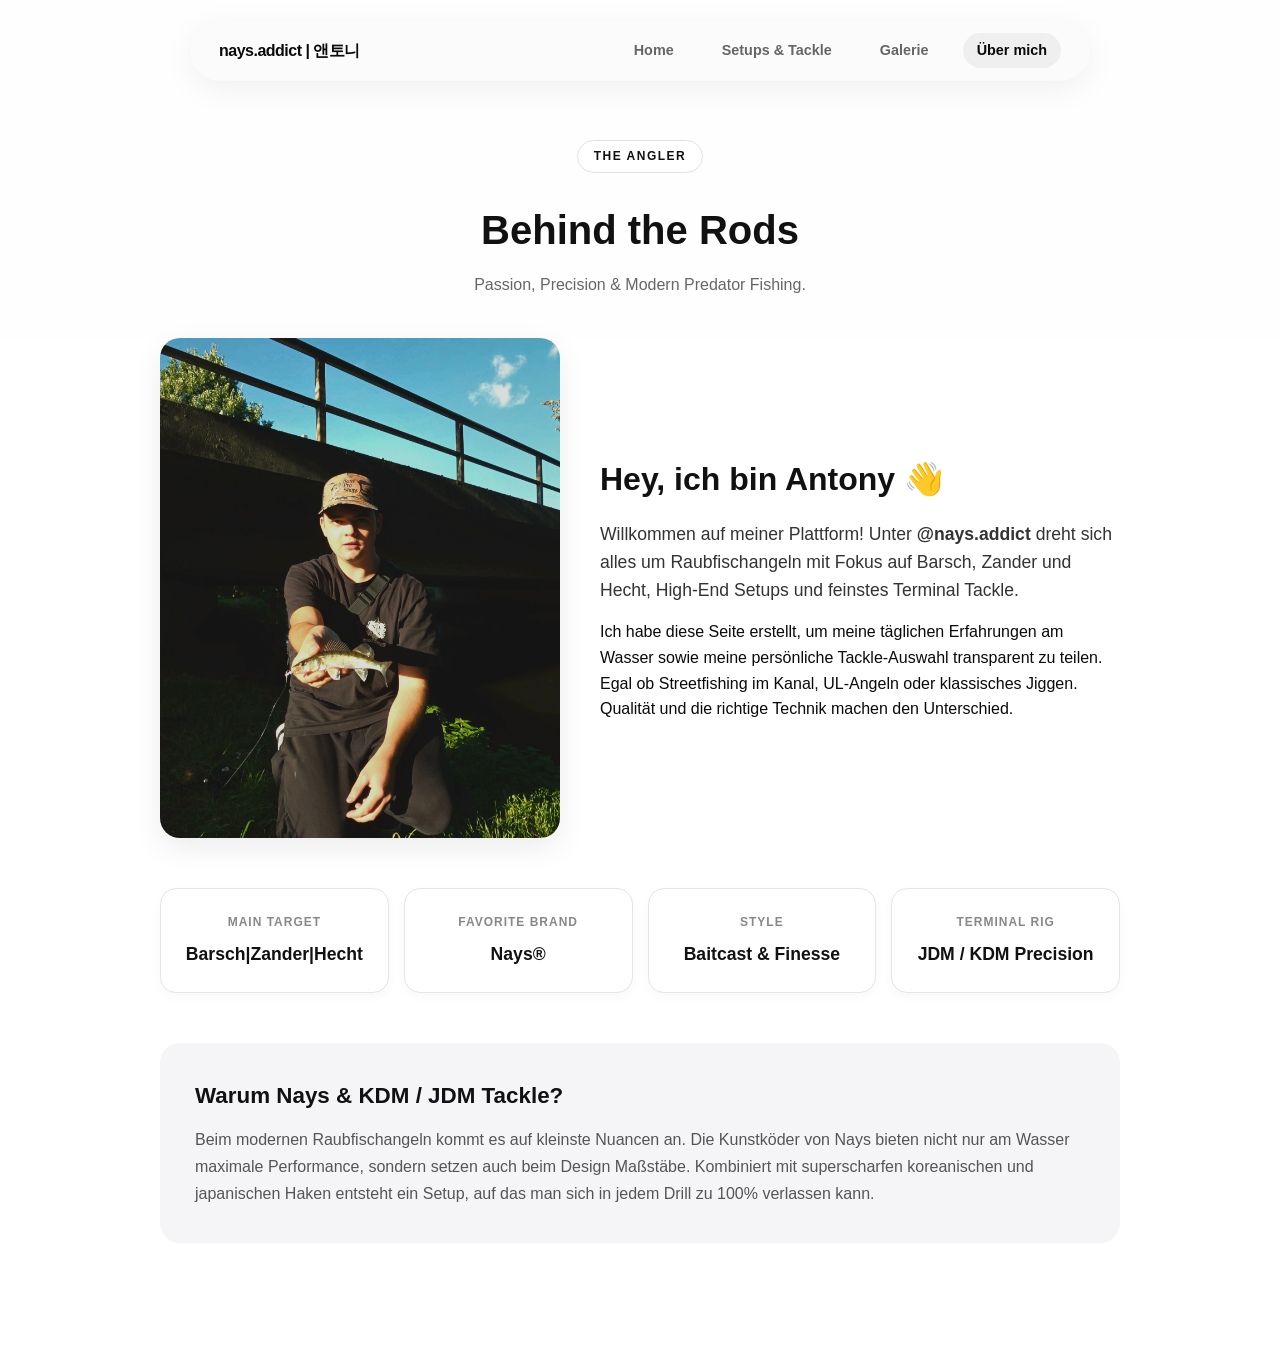
==== about.html @ bf114daa "first step" ====
<!DOCTYPE html>
<html lang="de">
<head>
  <meta charset="UTF-8">
  <meta name="viewport" content="width=device-width, initial-scale=1.0">
  <title>Über mich | nays.addict</title>
  <link rel="stylesheet" href="style.css">
</head>
<body class="light-theme">

  <!-- GLASS NAVIGATION -->
  <nav class="glass-nav">
    <a href="index.html" class="nav-brand">nays.addict | <span>앤토니</span></a>
    <div class="nav-links">
      <a href="index.html">Home</a>
      <a href="tackle.html">Setups & Tackle</a>
      <a href="gallery.html">Galerie</a>
      <a href="about.html" class="active">Über mich</a>
    </div>
  </nav>

  <!-- PAGE HEADER -->
  <header class="page-header">
    <span class="badge">THE ANGLER</span>
    <h1>Behind the Rods</h1>
    <p>Passion, Precision & Modern Predator Fishing.</p>
  </header>

  <main class="about-container">
    
    <!-- PROFILE HERO SECTION -->
    <section class="about-hero">
      <div class="about-image-wrapper">
        <img src="about.jpg" alt="Antony Profile">
      </div>
      <div class="about-intro">
        <h2>Hey, ich bin Antony 👋</h2>
        <p class="lead-text">
          Willkommen auf meiner Plattform! Unter <strong>@nays.addict</strong> dreht sich alles um Raubfischangeln mit Fokus auf Barsch, Zander und Hecht, High-End Setups und feinstes Terminal Tackle.
        </p>
        <p>
          Ich habe diese Seite erstellt, um meine täglichen Erfahrungen am Wasser sowie meine persönliche Tackle-Auswahl transparent zu teilen. Egal ob Streetfishing im Kanal, UL-Angeln oder klassisches Jiggen. Qualität und die richtige Technik machen den Unterschied.
        </p>
      </div>
    </section>

    <!-- QUICK STATS BENTO GRID -->
    <section class="stats-section">
      <div class="stats-grid">
        <div class="stat-card">
          <span class="stat-label">Main Target</span>
          <h3>Barsch|Zander|Hecht</h3>
        </div>
        <div class="stat-card">
          <span class="stat-label">Favorite Brand</span>
          <h3>Nays®</h3>
        </div>
        <div class="stat-card">
          <span class="stat-label">Style</span>
          <h3>Baitcast & Finesse</h3>
        </div>
        <div class="stat-card">
          <span class="stat-label">Terminal Rig</span>
          <h3>JDM / KDM Precision</h3>
        </div>
      </div>
    </section>

    <!-- PHILOSOPHY / STORY -->
    <section class="about-section">
      <h3>Warum Nays & KDM / JDM Tackle?</h3>
      <p>
        Beim modernen Raubfischangeln kommt es auf kleinste Nuancen an. Die Kunstköder von Nays bieten nicht nur am Wasser maximale Performance, sondern setzen auch beim Design Maßstäbe. Kombiniert mit superscharfen koreanischen und japanischen Haken entsteht ein Setup, auf das man sich in jedem Drill zu 100% verlassen kann.
      </p>
    </section>

  </main>

</body>
</html>
---- style.css ----
:root {
  --bg-color: #ffffff;
  --text-main: #0a0a0a;
  --text-muted: #666666;
  --border-light: rgba(0, 0, 0, 0.08);
  --glass-bg: rgba(255, 255, 255, 0.65);
  --glass-border: rgba(255, 255, 255, 0.8);
  --glass-shadow: 0 8px 32px 0 rgba(0, 0, 0, 0.06);
}

* {
  margin: 0;
  padding: 0;
  box-sizing: border-box;
}

body {
  font-family: 'Plus Jakarta Sans', sans-serif;
  background-color: var(--bg-color);
  color: var(--text-main);
  line-height: 1.6;
}

/* FLOATING GLASS MENU */
.glass-nav {
    /* 1. Transparenter weißer Hintergrund (0.25 = 25% Deckkraft) */
  background: rgba(249, 248, 248, 0.49);
  position: fixed;
  top: 20px;
  left: 50%;
  transform: translateX(-50%);
  width: 90%;
  max-width: 900px;
  /* 2. Unschärfe-Effekt für das dahinterliegende Bild (Glassmorphism) */
  backdrop-filter: blur(1px);
  -webkit-backdrop-filter: blur(1px);
  /* 3. Feiner, halbtransparenter Rahmen für den Frost-Look */
  border: 1px solid rgba(249, 247, 247, 0.4);
  border-radius: 100px;
  padding: 12px 28px;
  display: flex;
  justify-content: space-between;
  align-items: center;
  z-index: 1000;
  box-shadow: var(--glass-shadow);
}

.nav-brand {
  font-weight: 800;
  letter-spacing: -0.5px;
  text-decoration: none;
  color: var(--text-main);
}

.nav-links {
  display: flex;
  gap: 20px;
}

.nav-links a {
  text-decoration: none;
  color: var(--text-muted);
  font-size: 0.9rem;
  font-weight: 600;
  transition: all 0.2s ease;
  padding: 6px 14px;
  border-radius: 20px;
}

.nav-links a:hover,
.nav-links a.active {
  color: var(--text-main);
  background: rgba(0, 0, 0, 0.05);
}

/* HERO SECTION */
.hero {
  position: relative;
  height: 100vh; /* Volle Bildschirmhöhe */
  min-height: 750px;
  display: flex;
  align-items: center;
  justify-content: center;
  text-align: center;
  padding: 80px 20px 40px; /* Platz für das Menü oben */
  overflow: hidden;
}
.hero-bg {
  position: absolute;
  top: 0;
  left: 0;
  width: 100%;
  height: 100%;
  z-index: -1;
}

/* HINTERGRUNDBILD */
.hero-bg img {
  width: 100%;
  height: 100%;
  object-fit: cover;
  object-position: center 45%; /* Balanciert Mütze und Zanderschwanz perfekt aus */
  filter: grayscale(100%) contrast(1.1) brightness(0.75);
}
.hero-content {
  max-width: 700px;
  color: #ffffff; /* Text über dem S/W Foto in Weiß für perfekten Kontrast */
  z-index: 1;
}

.badge {
  display: inline-block;
  font-size: 0.75rem;
  font-weight: 800;
  letter-spacing: 1.5px;
  background: rgba(255, 255, 255, 0.2);
  backdrop-filter: blur(10px);
  padding: 6px 16px;
  border-radius: 30px;
  margin-bottom: 20px;
  border: 1px solid rgba(255, 255, 255, 0.3);
}

.hero h1 {
  font-size: 3.2rem;
  font-weight: 800;
  line-height: 1.1;
  margin-bottom: 16px;
  letter-spacing: -1px;
}

.hero p {
  font-size: 1.1rem;
  color: rgba(255, 255, 255, 0.85);
  margin-bottom: 30px;
}

/* BUTTONS */
.hero-buttons {
  display: flex;
  gap: 15px;
  justify-content: center;
}

.btn {
  padding: 12px 26px;
  border-radius: 30px;
  text-decoration: none;
  font-weight: 600;
  font-size: 0.95rem;
  transition: transform 0.2s ease, box-shadow 0.2s ease;
}

.btn:hover {
  transform: translateY(-2px);
}

.btn-primary {
  background-color: #ffffff;
  color: #000000;
}

.btn-glass {
  background: rgba(255, 255, 255, 0.15);
  color: #ffffff;
  backdrop-filter: blur(10px);
  border: 1px solid rgba(255, 255, 255, 0.3);
}

/* CONTENT CONTAINER */
.container {
  max-width: 1000px;
  margin: 80px auto;
  padding: 0 20px;
}

.intro-grid {
  display: grid;
  grid-template-columns: repeat(auto-fit, minmax(280px, 1fr));
  gap: 20px;
}

.glass-card {
  background: #ffffff;
  border: 1px solid var(--border-light);
  padding: 30px;
  border-radius: 20px;
  box-shadow: 0 10px 30px rgba(0, 0, 0, 0.03);
}

.glass-card h3 {
  font-size: 1.2rem;
  margin-bottom: 10px;
}

.glass-card p {
  color: var(--text-muted);
  font-size: 0.95rem;
}


/* FOOTER STYLES */
.site-footer {
  background-color: #0d0d0d;
  color: #ffffff;
  padding: 60px 20px 30px;
  border-top: 1px solid rgba(255, 255, 255, 0.1);
  font-family: inherit;
}

.footer-container {
  max-width: 1100px;
  margin: 0 auto;
  display: grid;
  grid-template-columns: 2fr 1fr 1fr;
  gap: 40px;
  padding-bottom: 40px;
  border-bottom: 1px solid rgba(255, 255, 255, 0.08);
}

/* Brand Section */
.footer-logo {
  font-size: 1.25rem;
  font-weight: 700;
  color: #ffffff;
  text-decoration: none;
  display: inline-block;
  margin-bottom: 12px;
}

.footer-logo span {
  font-weight: 400;
  opacity: 0.6;
  font-size: 0.95rem;
  margin-left: 4px;
}

.footer-tagline {
  color: #a0a0a0;
  font-size: 0.88rem;
  line-height: 1.5;
  max-width: 360px;
}

/* Links & Headings */
.footer-links h4,
.footer-social h4 {
  font-size: 0.9rem;
  text-transform: uppercase;
  letter-spacing: 1px;
  margin-bottom: 16px;
  color: #888888;
}

.footer-links ul {
  list-style: none;
  padding: 0;
  margin: 0;
}

.footer-links li {
  margin-bottom: 10px;
}

.footer-links a,
.social-link {
  color: #dddddd;
  text-decoration: none;
  font-size: 0.9rem;
  transition: color 0.2s ease;
}

.footer-links a:hover,
.social-link:hover {
  color: #ffffff;
}

/* Bottom Bar */
.footer-bottom {
  max-width: 1100px;
  margin: 30px auto 0;
  display: flex;
  flex-direction: column;
  gap: 12px;
  font-size: 0.78rem;
  color: #666666;
}

.disclaimer {
  line-height: 1.4;
  margin: 0;
}

.copyright {
  opacity: 0.8;
}

/* Responsive für Smartphones */
@media (max-width: 768px) {
  .footer-container {
    grid-template-columns: 1fr;
    gap: 30px;
  }
}

















/* TACKLE PAGE STYLES (CLEAN / WITHOUT IMAGE) */
.page-header {
  padding: 140px 20px 40px;
  text-align: center;
  background-color: #fcfcfc56; /* Helles Grau für den modernen Look */
}

.page-header .badge {
  display: inline-block;
  font-size: 0.75rem;
  font-weight: 700;
  letter-spacing: 1.5px;
  text-transform: uppercase;
  background: #ffffff;
  color: #111111;
  padding: 6px 16px;
  border-radius: 20px;
  border: 1px solid #e0e0e0;
  margin-bottom: 15px;
}

.page-header h1 {
  font-size: 2.5rem;
  font-weight: 800;
  margin: 10px 0;
  color: #111111;
}

.page-header p {
  color: #666666;
  font-size: 1rem;
}

/* FILTER */
.filter-section {
  display: flex;
  justify-content: center;
  padding-bottom: 30px;
  background: #ffffff;
}

.filter-container {
  display: flex;
  gap: 10px;
  flex-wrap: wrap;
}

.filter-btn {
  padding: 8px 18px;
  border-radius: 30px;
  border: 1px solid #e0e0e0;
  background: #ffffff;
  font-weight: 500;
  cursor: pointer;
  transition: all 0.2s ease;
}

.filter-btn.active,
.filter-btn:hover {
  background: #111111;
  color: #ffffff;
  border-color: #111111;
}

/* GRID */
.tackle-grid-container {
  max-width: 1200px;
  margin: 0 auto;
  padding: 0 20px 80px;
}

.tackle-grid {
  display: grid;
  grid-template-columns: repeat(auto-fit, minmax(320px, 1fr));
  gap: 30px;
}

/* CARDS */
.tackle-card {
  background: #ffffff;
  border-radius: 16px;
  border: 1px solid #eaeaea;
  overflow: hidden;
  box-shadow: 0 4px 20px rgba(0,0,0,0.03);
  transition: transform 0.3s ease, box-shadow 0.3s ease;
  position: relative;
}

.tackle-card:hover {
  transform: translateY(-5px);
  box-shadow: 0 12px 30px rgba(0,0,0,0.08);
}

.card-badge {
  position: absolute;
  top: 15px;
  left: 15px;
  background: rgba(17, 17, 17, 0.85);
  color: #ffffff;
  font-size: 0.75rem;
  font-weight: 600;
  padding: 4px 12px;
  border-radius: 20px;
  backdrop-filter: blur(4px);
  z-index: 2;
}

.card-image {
  height: 220px;
  background: #f5f5f7;
  overflow: hidden;
}

.card-image img {
  width: 100%;
  height: 100%;
  object-fit: cover;
}

.card-content {
  padding: 24px;
}

.card-content h3 {
  font-size: 1.2rem;
  margin-bottom: 12px;
  color: #111111;
}

.specs-list {
  list-style: none;
  padding: 0;
  margin: 0 0 16px;
  font-size: 0.88rem;
  color: #444444;
}

.specs-list li {
  margin-bottom: 6px;
}

.card-desc {
  font-size: 0.9rem;
  color: #666666;
  line-height: 1.5;
  margin-bottom: 16px;
}

.tag {
  display: inline-block;
  font-size: 0.75rem;
  background: #f0f0f2;
  color: #555555;
  padding: 4px 10px;
  border-radius: 6px;
  font-weight: 500;
}

.tackle-card {
  /* ... deine bisherigen Styles ... */
  animation: fadeIn 0.3s ease-in-out;
}

@keyframes fadeIn {
  from {
    opacity: 0;
    transform: translateY(10px);
  }
  to {
    opacity: 1;
    transform: translateY(0);
  }
}














/* GALLERY STYLES */
.gallery-container {
  max-width: 1200px;
  margin: 0 auto;
  padding: 0 20px 80px;
}

.gallery-grid {
  display: grid;
  grid-template-columns: repeat(auto-fill, minmax(280px, 1fr));
  gap: 20px;
}

.gallery-item {
  position: relative;
  border-radius: 16px;
  overflow: hidden;
  background: #f0f0f2;
  aspect-ratio: 4 / 5; /* Modernes Hochformat-Layout */
  cursor: pointer;
}

.gallery-item img {
  width: 100%;
  height: 100%;
  object-fit: cover;
  transition: transform 0.4s ease;
}

/* OVERLAY EFFEKT */
.gallery-overlay {
  position: absolute;
  inset: 0;
  background: linear-gradient(to top, rgba(0, 0, 0, 0.8), transparent 60%);
  display: flex;
  flex-direction: column;
  justify-content: flex-end;
  padding: 20px;
  opacity: 0;
  transition: opacity 0.3s ease;
}

.gallery-item:hover img {
  transform: scale(1.05); /* Sanfter Zoom beim Hover */
}

.gallery-item:hover .gallery-overlay {
  opacity: 1; /* Blendet Text beim Hovern ein */
}

.gallery-tag {
  align-self: flex-start;
  font-size: 0.7rem;
  font-weight: 600;
  text-transform: uppercase;
  background: rgba(255, 255, 255, 0.2);
  backdrop-filter: blur(4px);
  color: #ffffff;
  padding: 4px 10px;
  border-radius: 12px;
  margin-bottom: 8px;
}

.gallery-overlay h3 {
  color: #ffffff;
  font-size: 1.1rem;
  font-weight: 700;
  margin: 0;
}















/* ABOUT PAGE STYLES */
.about-container {
  max-width: 1000px;
  margin: 0 auto;
  padding: 0 20px 80px;
}

/* HERO GRID */
.about-hero {
  display: grid;
  grid-template-columns: 1fr 1.3fr;
  gap: 40px;
  align-items: center;
  margin-bottom: 50px;
}

.about-image-wrapper {
  border-radius: 20px;
  overflow: hidden;
  box-shadow: 0 10px 30px rgba(0, 0, 0, 0.08);
  aspect-ratio: 4 / 5;
}

.about-image-wrapper img {
  width: 100%;
  height: 100%;
  object-fit: cover;
}

.about-intro h2 {
  font-size: 2rem;
  font-weight: 800;
  margin-bottom: 15px;
  color: #111111;
}

.lead-text {
  font-size: 1.1rem;
  line-height: 1.6;
  color: #333333;
  margin-bottom: 15px;
}

/* BENTO STATS GRID */
.stats-section {
  margin-bottom: 50px;
}

.stats-grid {
  display: grid;
  grid-template-columns: repeat(auto-fit, minmax(200px, 1fr));
  gap: 15px;
}

.stat-card {
  background: #ffffff;
  border: 1px solid #e5e5e7;
  padding: 24px;
  border-radius: 16px;
  text-align: center;
  box-shadow: 0 4px 12px rgba(0, 0, 0, 0.03);
  transition: transform 0.2s ease;
}

.stat-card:hover {
  transform: translateY(-3px);
}

.stat-label {
  font-size: 0.75rem;
  font-weight: 700;
  text-transform: uppercase;
  color: #888888;
  letter-spacing: 1px;
  display: block;
  margin-bottom: 8px;
}

.stat-card h3 {
  font-size: 1.1rem;
  font-weight: 700;
  color: #111111;
  margin: 0;
}

/* CONTENT SECTIONS */
.about-section {
  background: #f5f5f7;
  padding: 35px;
  border-radius: 20px;
  margin-bottom: 30px;
}

.about-section h3 {
  font-size: 1.4rem;
  font-weight: 800;
  color: #111111;
  margin-bottom: 12px;
}

.about-section p {
  color: #555555;
  line-height: 1.7;
}

/* MOBILE RESPONSIVE */
@media (max-width: 768px) {
  .about-hero {
    grid-template-columns: 1fr;
    gap: 25px;
  }
}
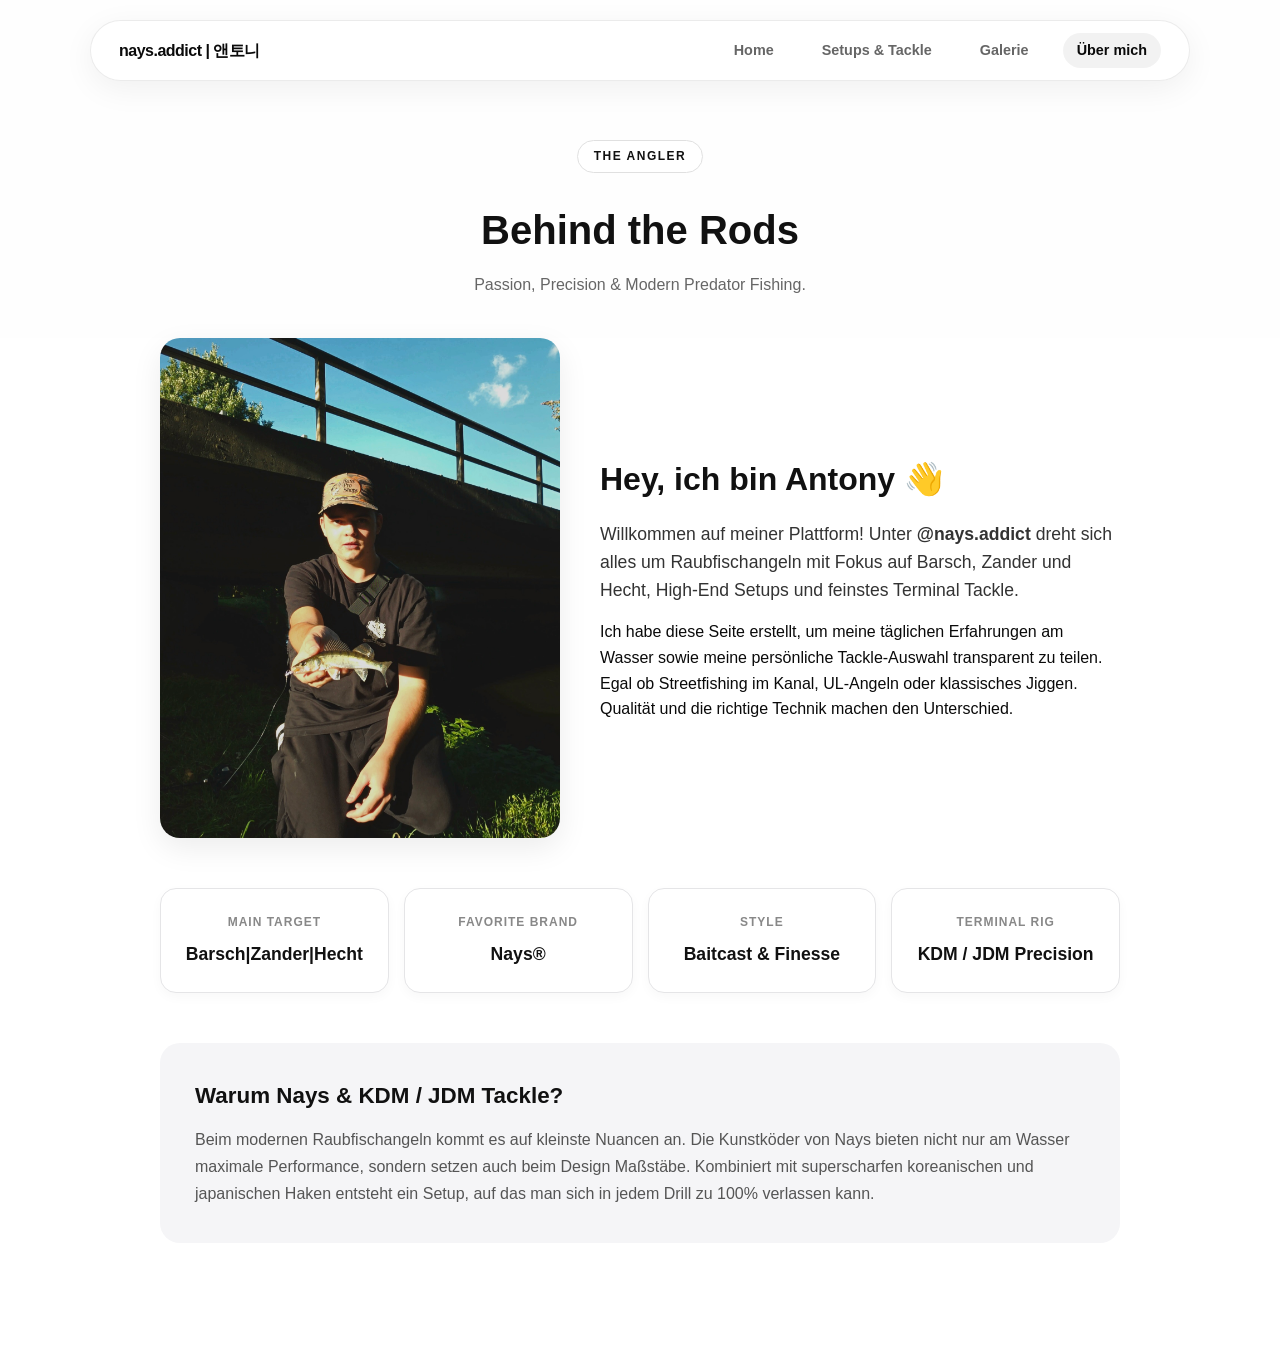
==== commit af931b43: "about.index" ====
--- a/about.html
+++ b/about.html
@@ -61,7 +61,7 @@
         </div>
         <div class="stat-card">
           <span class="stat-label">Terminal Rig</span>
-          <h3>JDM / KDM Precision</h3>
+          <h3>KDM / JDM Precision</h3>
         </div>
       </div>
     </section>
--- a/style.css
+++ b/style.css
@@ -23,26 +23,28 @@
 
 /* FLOATING GLASS MENU */
 .glass-nav {
-    /* 1. Transparenter weißer Hintergrund (0.25 = 25% Deckkraft) */
-  background: rgba(249, 248, 248, 0.49);
   position: fixed;
   top: 20px;
   left: 50%;
   transform: translateX(-50%);
   width: 90%;
-  max-width: 900px;
-  /* 2. Unschärfe-Effekt für das dahinterliegende Bild (Glassmorphism) */
+  max-width: 1100px;
+  z-index: 1000;
+  
+  /* Leicht eingefärbter, milchiger Glass-Hintergrund */
+  background: rgba(255, 255, 255, 0.75);
   backdrop-filter: blur(1px);
   -webkit-backdrop-filter: blur(1px);
-  /* 3. Feiner, halbtransparenter Rahmen für den Frost-Look */
-  border: 1px solid rgba(249, 247, 247, 0.4);
-  border-radius: 100px;
+  
+  /* Subtiler Rand & feiner Schatten für Kontrast auf Weiß */
+  border: 1px solid rgba(0, 0, 0, 0.08);
+  box-shadow: 0 8px 32px rgba(0, 0, 0, 0.06);
+  border-radius: 40px;
   padding: 12px 28px;
+  
   display: flex;
   justify-content: space-between;
   align-items: center;
-  z-index: 1000;
-  box-shadow: var(--glass-shadow);
 }
 
 .nav-brand {
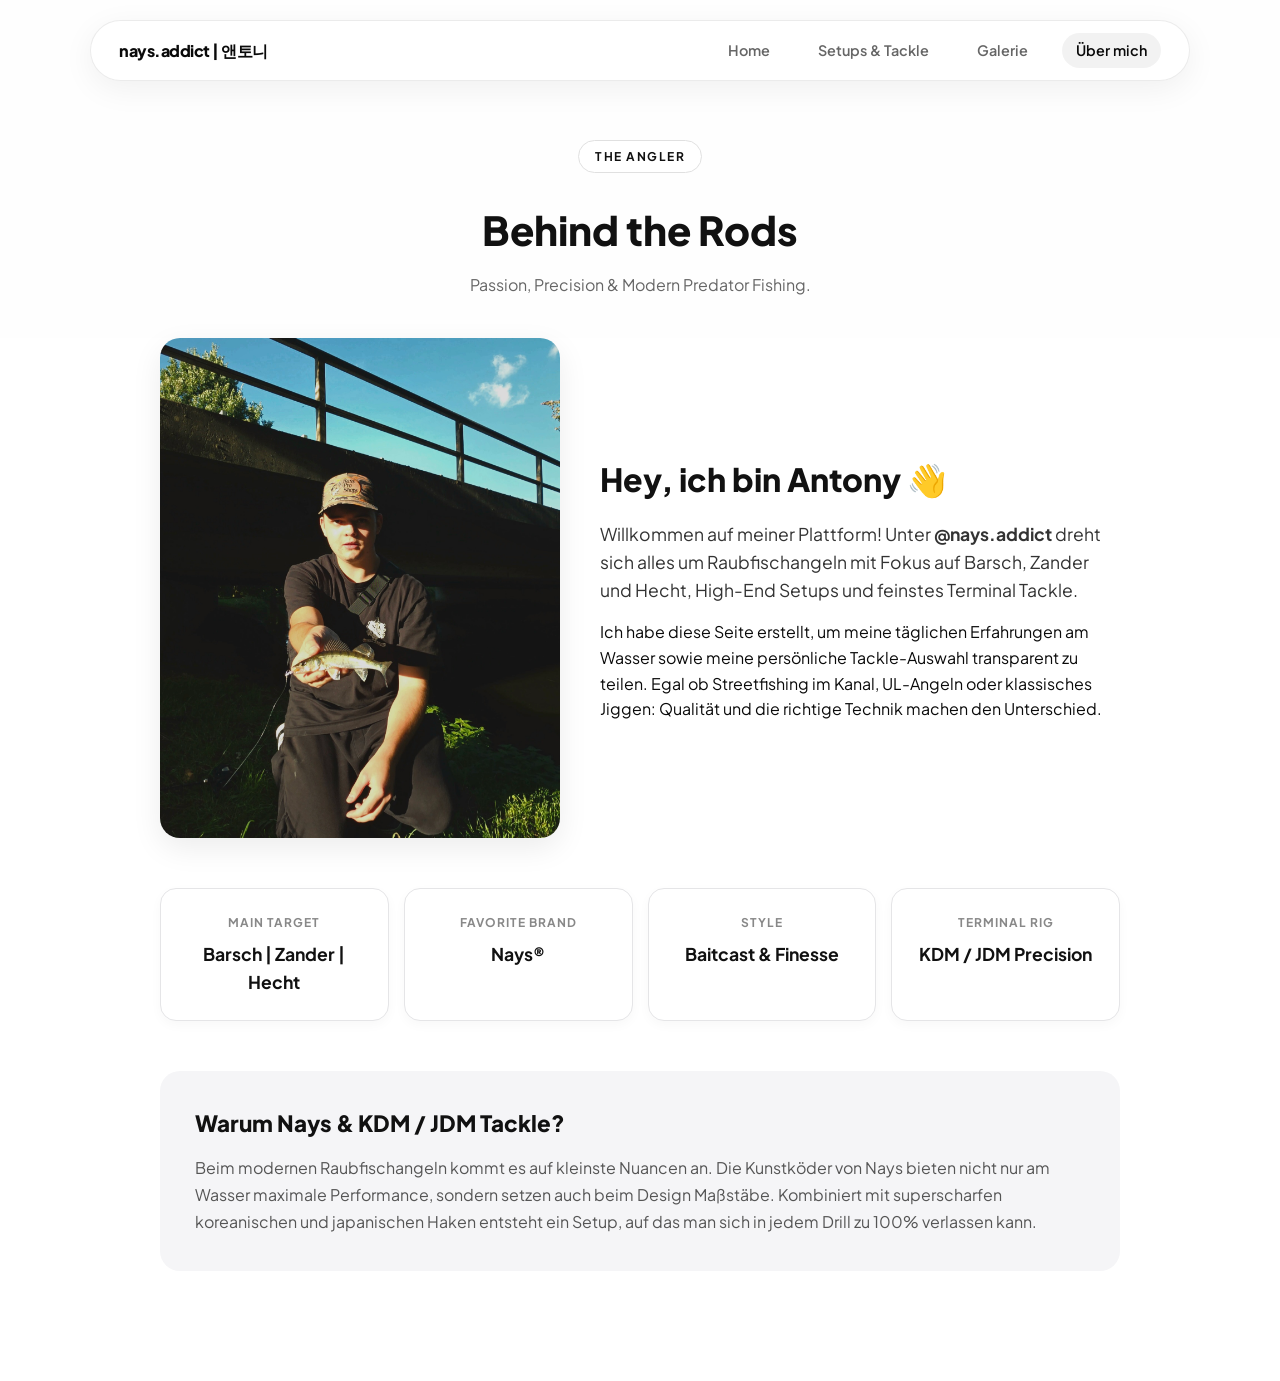
==== commit ca066c6d: "überarbeitung" ====
--- a/about.html
+++ b/about.html
@@ -5,15 +5,25 @@
   <meta name="viewport" content="width=device-width, initial-scale=1.0">
   <title>Über mich | nays.addict</title>
   <link rel="stylesheet" href="style.css">
+  <link rel="preconnect" href="https://fonts.googleapis.com">
+  <link rel="preconnect" href="https://fonts.gstatic.com" crossorigin>
+  <link href="https://fonts.googleapis.com/css2?family=Plus+Jakarta+Sans:wght@300;400;600;800&display=swap" rel="stylesheet">
 </head>
 <body class="light-theme">
 
   <!-- GLASS NAVIGATION -->
   <nav class="glass-nav">
     <a href="index.html" class="nav-brand">nays.addict | <span>앤토니</span></a>
-    <div class="nav-links">
+    
+    <button class="mobile-toggle" aria-label="Menü öffnen" id="menuToggle">
+      <span></span>
+      <span></span>
+      <span></span>
+    </button>
+
+    <div class="nav-links" id="navLinks">
       <a href="index.html">Home</a>
-      <a href="tackle.html">Setups & Tackle</a>
+      <a href="setups.html">Setups & Tackle</a>
       <a href="gallery.html">Galerie</a>
       <a href="about.html" class="active">Über mich</a>
     </div>
@@ -39,7 +49,7 @@
           Willkommen auf meiner Plattform! Unter <strong>@nays.addict</strong> dreht sich alles um Raubfischangeln mit Fokus auf Barsch, Zander und Hecht, High-End Setups und feinstes Terminal Tackle.
         </p>
         <p>
-          Ich habe diese Seite erstellt, um meine täglichen Erfahrungen am Wasser sowie meine persönliche Tackle-Auswahl transparent zu teilen. Egal ob Streetfishing im Kanal, UL-Angeln oder klassisches Jiggen. Qualität und die richtige Technik machen den Unterschied.
+          Ich habe diese Seite erstellt, um meine täglichen Erfahrungen am Wasser sowie meine persönliche Tackle-Auswahl transparent zu teilen. Egal ob Streetfishing im Kanal, UL-Angeln oder klassisches Jiggen: Qualität und die richtige Technik machen den Unterschied.
         </p>
       </div>
     </section>
@@ -49,7 +59,7 @@
       <div class="stats-grid">
         <div class="stat-card">
           <span class="stat-label">Main Target</span>
-          <h3>Barsch|Zander|Hecht</h3>
+          <h3>Barsch | Zander | Hecht</h3>
         </div>
         <div class="stat-card">
           <span class="stat-label">Favorite Brand</span>
@@ -76,5 +86,14 @@
 
   </main>
 
+  <script>
+    const menuToggle = document.getElementById('menuToggle');
+    const navLinks = document.getElementById('navLinks');
+
+    menuToggle.addEventListener('click', () => {
+      menuToggle.classList.toggle('active');
+      navLinks.classList.toggle('active');
+    });
+  </script>
 </body>
 </html>
--- a/style.css
+++ b/style.css
@@ -1,3 +1,92 @@
+/* ==========================================
+   DESKTOP DEFAULT FOR TOGGLE
+   ========================================== */
+.mobile-toggle {
+  display: none;
+  background: none;
+  border: none;
+  cursor: pointer;
+  flex-direction: column;
+  gap: 5px;
+  padding: 5px;
+  z-index: 1001;
+}
+
+.mobile-toggle span {
+  display: block;
+  width: 22px;
+  height: 2px;
+  background-color: #111111;
+  border-radius: 2px;
+  transition: all 0.3s ease;
+}
+
+/* ==========================================
+   MOBILE BURGER MENU & RESPONSIVE STYLES
+   ========================================== */
+@media (max-width: 768px) {
+  .glass-nav {
+    width: 90%;
+    padding: 12px 20px;
+    top: 15px;
+  }
+
+  .mobile-toggle {
+    display: flex;
+  }
+
+  .nav-links {
+    position: fixed;
+    top: 0;
+    right: -100%;
+    width: 100vw;
+    height: 100vh;
+    background: rgba(255, 255, 255, 0.98);
+    backdrop-filter: blur(20px);
+    -webkit-backdrop-filter: blur(20px);
+    display: flex;
+    flex-direction: column;
+    justify-content: center;
+    align-items: center;
+    gap: 25px;
+    transition: right 0.35s cubic-bezier(0.16, 1, 0.3, 1);
+    z-index: 999;
+  }
+
+  .nav-links.active {
+    right: 0;
+  }
+
+  .nav-links a {
+    font-size: 1.4rem;
+    font-weight: 700;
+    color: #111111;
+  }
+
+  .mobile-toggle.active span:nth-child(1) {
+    transform: translateY(7px) rotate(45deg);
+  }
+  .mobile-toggle.active span:nth-child(2) {
+    opacity: 0;
+  }
+  .mobile-toggle.active span:nth-child(3) {
+    transform: translateY(-7px) rotate(-45deg);
+  }
+
+  /* Spalten-Layouts & Abstände auf Mobil */
+  .page-header {
+    padding: 120px 15px 30px;
+  }
+
+  .gallery-grid,
+  .tackle-grid,
+  .stats-grid,
+  .about-hero {
+    grid-template-columns: 1fr !important;
+    gap: 20px;
+  }
+}
+
 :root {
   --bg-color: #ffffff;
   --text-main: #0a0a0a;
@@ -703,4 +792,10 @@
     grid-template-columns: 1fr;
     gap: 25px;
   }
+}
+
+
+img {
+  max-width: 100%;
+  height: auto;
 }
